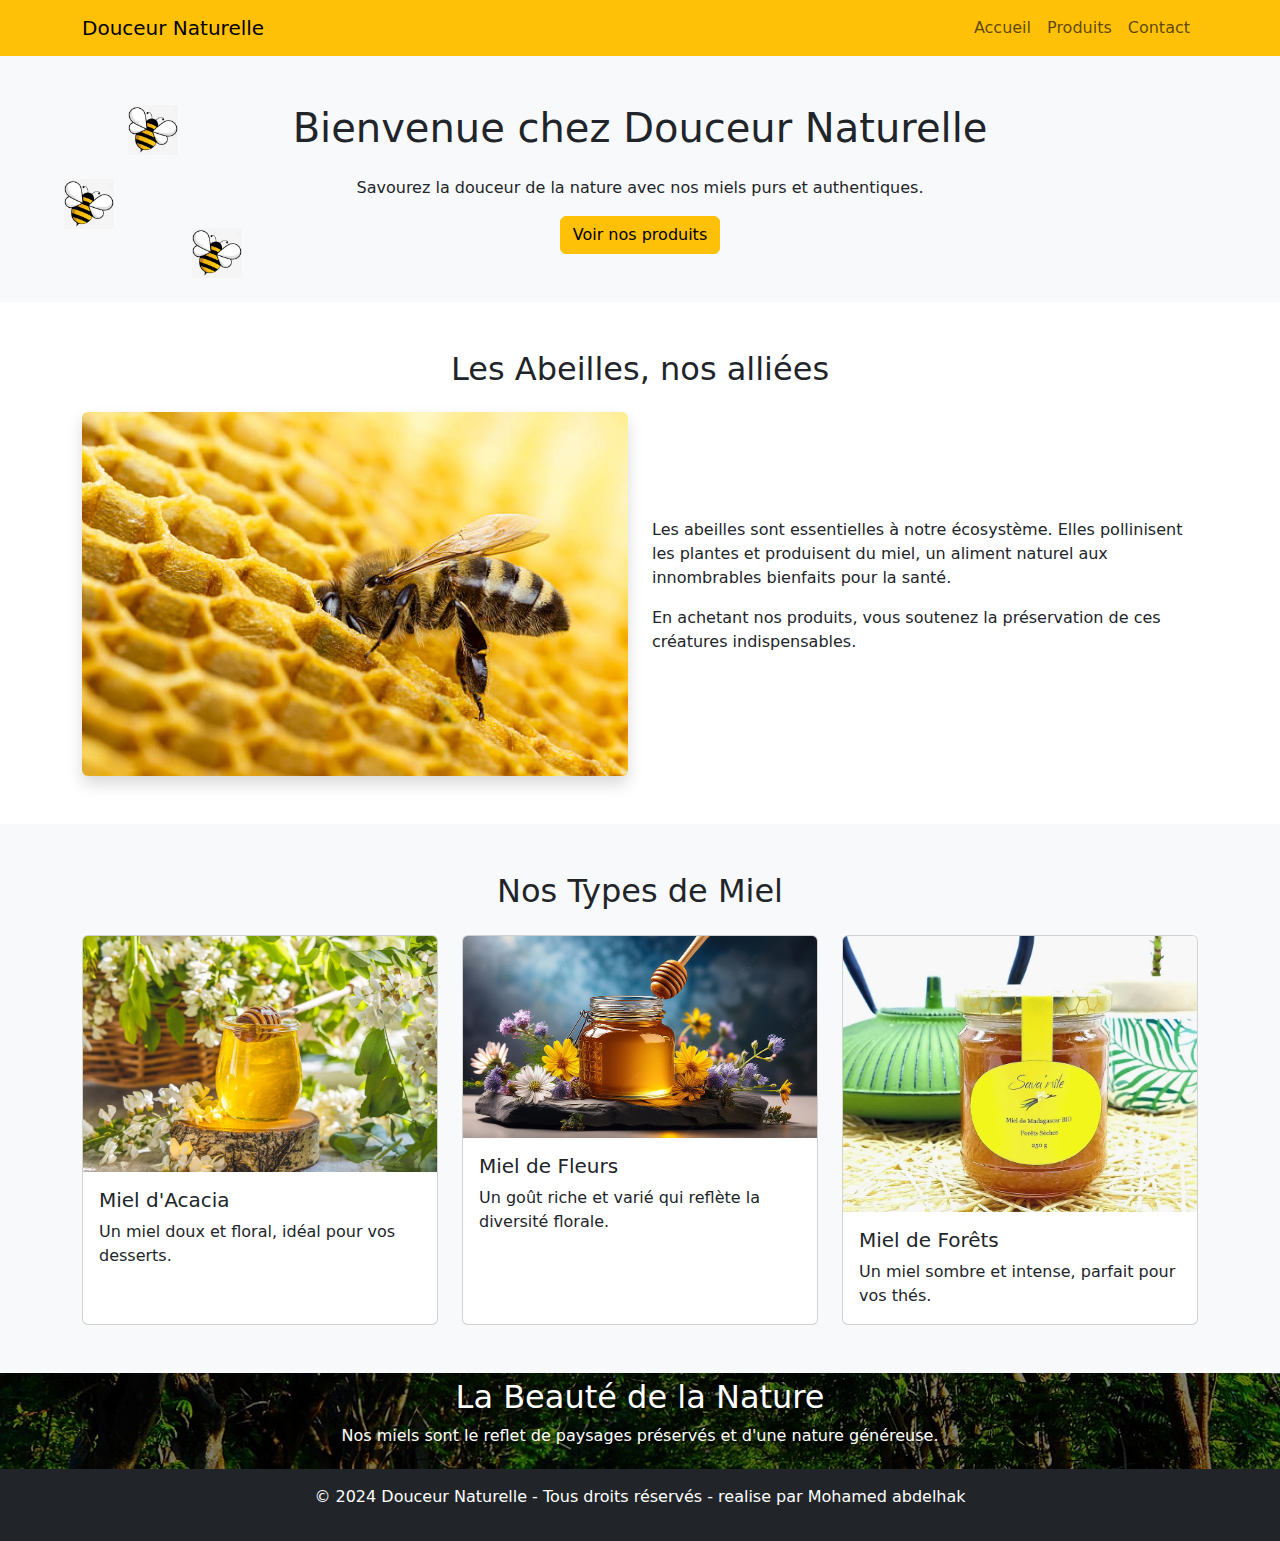
==== index.html @ 6ebe627f "Initial commit - Ajout du projet Douceur Naturelle" ====
<!DOCTYPE html>
<html lang="fr">
<head>
    <meta charset="UTF-8">
    <meta name="viewport" content="width=device-width, initial-scale=1.0">
    <title>Boutique de Miel - Douceur Naturelle</title>
    <link href="https://cdn.jsdelivr.net/npm/bootstrap@5.3.0-alpha1/dist/css/bootstrap.min.css" rel="stylesheet">
    <style>
        @keyframes fadeIn {
            from { opacity: 0; }
            to { opacity: 1; }
        }
        @keyframes slideInLeft {
            from {
                opacity: 0;
                transform: translateX(-100%);
            }
            to {
                opacity: 1;
                transform: translateX(0);
            }
        }
        @keyframes slideInRight {
            from {
                opacity: 0;
                transform: translateX(100%);
            }
            to {
                opacity: 1;
                transform: translateX(0);
            }
        }
        @keyframes beeFly {
            0% {
                transform: translateY(0) translateX(0);
            }
            25% {
                transform: translateY(-10px) translateX(50px);
            }
            50% {
                transform: translateY(10px) translateX(100px);
            }
            75% {
                transform: translateY(-10px) translateX(150px);
            }
            100% {
                transform: translateY(0) translateX(200px);
            }
        }
        .animated {
            animation-duration: 2s;
            animation-fill-mode: both;
        }
        .fadeIn {
            animation-name: fadeIn;
        }
        .bee {
            position: absolute;
            width: 50px;
            height: 50px;
            background-image: url('img/bee.png');
            background-size: contain;
            background-repeat: no-repeat;
            animation: beeFly 6s infinite linear;
        }
        .nature-section {
            background-image: url('img/nature.jpg');
            background-size: cover;
            background-position: center;
            position: relative;
        }
        .nature-section .overlay {
            position: absolute;
            top: 0;
            left: 0;
            width: 100%;
            height: 100%;
            background: rgba(0, 0, 0, 0.5);
            display: flex;
            flex-direction: column;
            justify-content: center;
            align-items: center;
            color: white;
            text-shadow: 2px 2px 4px rgba(0, 0, 0, 0.8);
        }
    </style>
</head>
<body>
    <header>
        <nav class="navbar navbar-expand-lg navbar-light bg-warning">
            <div class="container">
                <a class="navbar-brand" href="#">Douceur Naturelle</a>
              
                <div class="collapse navbar-collapse" id="navbarNav">
                    <ul class="navbar-nav ms-auto">
                        <li class="nav-item"><a class="nav-link" href="index.html">Accueil</a></li>
                        <li class="nav-item"><a class="nav-link" href="produits.html">Produits</a></li>
                        <li class="nav-item"><a class="nav-link" href="contact.html">Contact</a></li>
                    </ul>
                </div>
            </div>
        </nav>
    </header>

    <main>
        <!-- Section d’introduction avec animation -->
        <section class="text-center p-5 bg-light position-relative">
            <div class="bee" style="top: 20%; left: 10%;"></div>
            <div class="bee" style="top: 50%; left: 5%; animation-delay: 1s;"></div>
            <div class="bee" style="top: 70%; left: 15%; animation-delay: 2s;"></div>
            <div class="container">
                <h1 class="mb-4 animated fadeIn">Bienvenue chez Douceur Naturelle</h1>
                <p class="animated fadeIn" style="animation-delay: 1s;">Savourez la douceur de la nature avec nos miels purs et authentiques.</p>
                <a href="produits.html" class="btn btn-warning animated fadeIn" style="animation-delay: 2s;">Voir nos produits</a>
            </div>
        </section>

        <!-- Section sur les abeilles -->
        <section class="container my-5">
            <h2 class="text-center mb-4 animated fadeIn">Les Abeilles, nos alliées</h2>
            <div class="row align-items-center">
                <div class="col-md-6">
                    <img src="img/abeille.jpg" alt="Abeille" class="img-fluid rounded shadow animated slideInLeft">
                </div>
                <div class="col-md-6">
                    <p class="animated fadeIn" style="animation-delay: 1s;">Les abeilles sont essentielles à notre écosystème. Elles pollinisent les plantes et produisent du miel, un aliment naturel aux innombrables bienfaits pour la santé.</p>
                    <p class="animated fadeIn" style="animation-delay: 1.5s;">En achetant nos produits, vous soutenez la préservation de ces créatures indispensables.</p>
                </div>
            </div>
        </section>

        <!-- Section sur les types de miel -->
        <section class="bg-light py-5">
            <div class="container">
                <h2 class="text-center mb-4 animated fadeIn">Nos Types de Miel</h2>
                <div class="row">
                    <div class="col-md-4">
                        <div class="card h-100 animated slideInLeft" style="animation-delay: 1s;">
                            <img src="img/miel_acacia.jpg" class="card-img-top" alt="Miel d'Acacia">
                            <div class="card-body">
                                <h5 class="card-title">Miel d'Acacia</h5>
                                <p class="card-text">Un miel doux et floral, idéal pour vos desserts.</p>
                            </div>
                        </div>
                    </div>
                    <div class="col-md-4">
                        <div class="card h-100 animated fadeIn" style="animation-delay: 1.5s;">
                            <img src="img/miel_fleurs.jpg" class="card-img-top" alt="Miel de Fleurs">
                            <div class="card-body">
                                <h5 class="card-title">Miel de Fleurs</h5>
                                <p class="card-text">Un goût riche et varié qui reflète la diversité florale.</p>
                            </div>
                        </div>
                    </div>
                    <div class="col-md-4">
                        <div class="card h-100 animated slideInRight" style="animation-delay: 2s;">
                            <img src="img/miel_forets.jpg" class="card-img-top" alt="Miel de Forêts">
                            <div class="card-body">
                                <h5 class="card-title">Miel de Forêts</h5>
                                <p class="card-text">Un miel sombre et intense, parfait pour vos thés.</p>
                            </div>
                        </div>
                    </div>
                </div>
            </div>
        </section>

        <!-- Section sur la nature -->
        <section class="nature-section text-center py-5">
            <div class="overlay">
                <h2 class="animated fadeIn">La Beauté de la Nature</h2>
                <p class="animated fadeIn" style="animation-delay: 1s;">Nos miels sont le reflet de paysages préservés et d'une nature généreuse.</p>
            </div>
        </section>
    </main>

    <footer class="bg-dark text-white text-center p-3">
        <p>&copy; 2024 Douceur Naturelle - Tous droits réservés - realise par Mohamed abdelhak</p>
       
    </footer>

    <script src="https://cdn.jsdelivr.net/npm/bootstrap@5.3.0-alpha1/dist/js/bootstrap.bundle.min.js"></script>
</body>
</html>
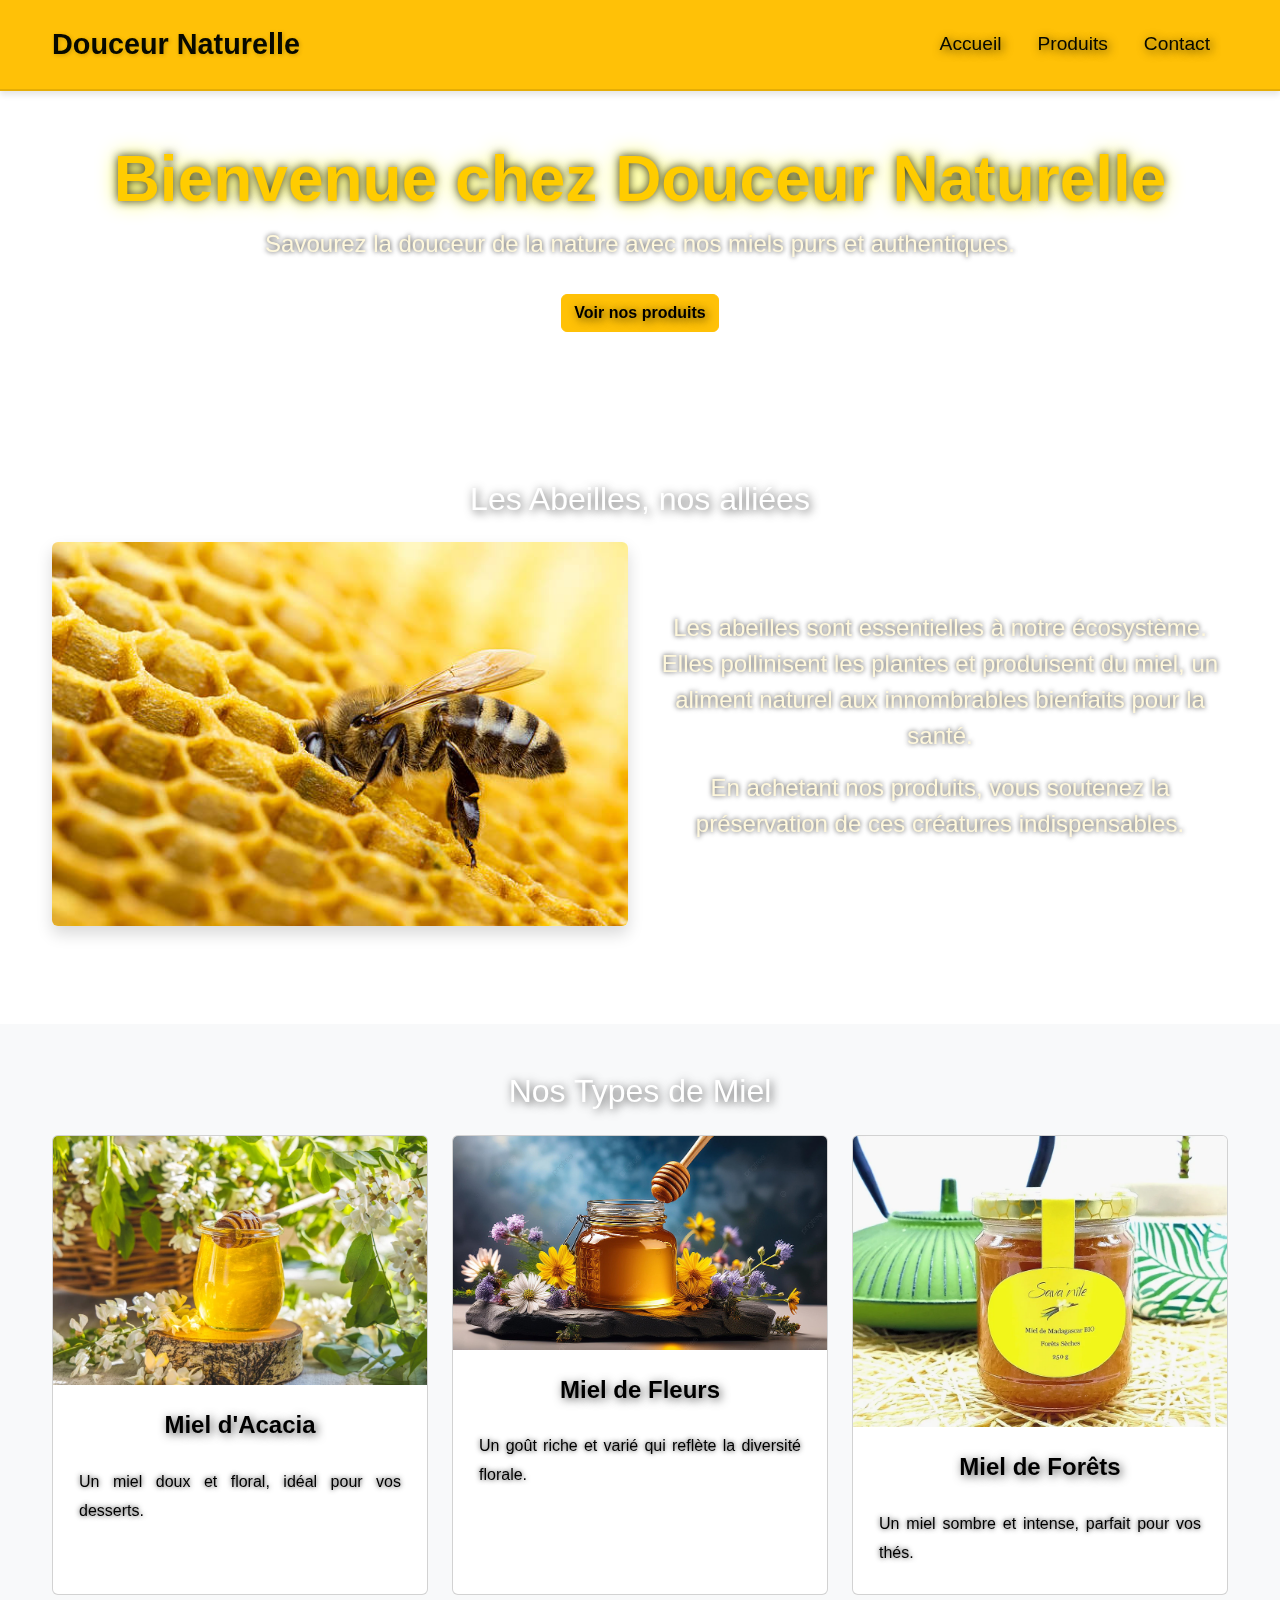
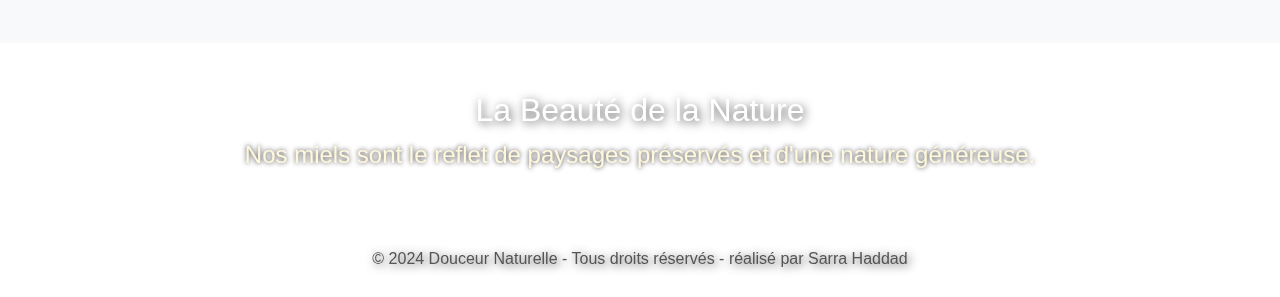
==== commit c532d79a: "mise a jour" ====
--- a/index.html
+++ b/index.html
@@ -10,109 +10,151 @@
             from { opacity: 0; }
             to { opacity: 1; }
         }
-        @keyframes slideInLeft {
-            from {
-                opacity: 0;
-                transform: translateX(-100%);
-            }
-            to {
-                opacity: 1;
-                transform: translateX(0);
-            }
-        }
-        @keyframes slideInRight {
-            from {
-                opacity: 0;
-                transform: translateX(100%);
-            }
-            to {
-                opacity: 1;
-                transform: translateX(0);
-            }
-        }
-        @keyframes beeFly {
-            0% {
-                transform: translateY(0) translateX(0);
-            }
-            25% {
-                transform: translateY(-10px) translateX(50px);
-            }
-            50% {
-                transform: translateY(10px) translateX(100px);
-            }
-            75% {
-                transform: translateY(-10px) translateX(150px);
-            }
-            100% {
-                transform: translateY(0) translateX(200px);
-            }
-        }
-        .animated {
-            animation-duration: 2s;
-            animation-fill-mode: both;
-        }
-        .fadeIn {
-            animation-name: fadeIn;
-        }
-        .bee {
-            position: absolute;
-            width: 50px;
-            height: 50px;
-            background-image: url('img/bee.png');
-            background-size: contain;
-            background-repeat: no-repeat;
-            animation: beeFly 6s infinite linear;
-        }
-        .nature-section {
-            background-image: url('img/nature.jpg');
-            background-size: cover;
-            background-position: center;
-            position: relative;
-        }
-        .nature-section .overlay {
-            position: absolute;
+        body {
+            font-family: Arial, sans-serif;
+            margin: 0;
+            padding: 0;
+            color: white;
+            text-shadow: 2px 2px 10px rgba(0, 0, 0, 0.7);
+        }
+        .video-background {
+            position: fixed;
             top: 0;
             left: 0;
             width: 100%;
             height: 100%;
-            background: rgba(0, 0, 0, 0.5);
-            display: flex;
-            flex-direction: column;
-            justify-content: center;
-            align-items: center;
-            color: white;
-            text-shadow: 2px 2px 4px rgba(0, 0, 0, 0.8);
-        }
+            z-index: -1;
+            overflow: hidden;
+        }
+        .video-background video {
+            width: 100%;
+            height: 100%;
+            object-fit: cover;
+            filter: brightness(0.5);
+        }
+        .content {
+            position: relative;
+            z-index: 1;
+        }
+        header {
+    background-color: #ffc107; /* Couleur jaune */
+    padding: 10px 0;
+    box-shadow: 0px 4px 6px rgba(0, 0, 0, 0.1); /* Ajout d'une ombre subtile */
+    border-bottom: 2px solid rgba(0, 0, 0, 0.1); /* Ligne de séparation légère */
+}
+        .navbar-brand {
+    font-size: 1.8rem;
+    font-weight: bold;
+    color: #070900 !important; /* Couleur noire */
+    text-shadow: 1px 1px 4px rgba(0, 0, 0, 0.2); /* Effet d'ombre légère */
+}
+
+.navbar-nav .nav-link {
+    font-size: 1.2rem;
+    color: #070900; /* Couleur noire pour les liens */
+    font-weight: 500;
+    margin: 0 10px;
+    transition: color 0.3s ease, text-shadow 0.3s ease;
+}
+
+.navbar-nav .nav-link:hover {
+    color: #000; /* Noir pur au survol */
+    text-shadow: 2px 2px 5px rgba(0, 0, 0, 0.2); /* Effet d'ombre légère */
+}
+.navbar-toggler {
+    border: none;
+    background-color: #070900; /* Bouton noir */
+}
+
+.navbar-toggler-icon {
+    background-image: url("data:image/svg+xml;charset=utf8,%3Csvg xmlns='http://www.w3.org/2000/svg' fill='%23FFF' viewBox='0 0 30 30'%3E%3Cpath stroke='%23FFF' stroke-width='2' d='M4 7h22M4 15h22M4 23h22'/%3E%3C/svg%3E");
+}
+
+.container {
+    max-width: 1200px; /* Ajustement de la largeur pour un alignement parfait */
+}
+
+        section {
+            padding: 50px 15px;
+            text-align: center;
+        }
+        h1 {
+            font-size: 4rem;
+            font-weight: bold;
+            color: #FFCC00;
+            text-shadow: 0px 0px 10px rgba(0, 0, 0, 0.8), 0px 0px 20px rgba(255, 255, 0, 0.9);
+        }
+        p {
+            font-size: 1.5rem;
+            color: #FFF8DC;
+            text-shadow: 0px 0px 5px rgba(0, 0, 0, 0.8);
+        }
+        footer {
+            background-color: rgba(255, 255, 255, 0.8);
+            color: #555;
+            text-align: center;
+            padding: 10px 0;
+        }
+        .btn-warning {
+            color: #000;
+            font-weight: bold;
+        }
+        .card-title {
+    font-size: 1.5rem;
+    font-weight: bold;
+    color: black; /* Texte en noir */
+    text-align: center;
+    background: rgba(255, 255, 255, 0.9); /* Fond blanc légèrement transparent */
+    padding: 10px;
+    border-radius: 5px;
+}
+
+.card-text {
+    font-size: 1rem;
+    color: black; /* Texte en noir */
+    background: rgba(255, 255, 255, 0.85); /* Fond blanc légèrement transparent */
+    padding: 10px;
+    border-radius: 5px;
+    text-align: justify;
+    line-height: 1.8;
+}
+
     </style>
 </head>
 <body>
-    <header>
-        <nav class="navbar navbar-expand-lg navbar-light bg-warning">
-            <div class="container">
-                <a class="navbar-brand" href="#">Douceur Naturelle</a>
-              
-                <div class="collapse navbar-collapse" id="navbarNav">
-                    <ul class="navbar-nav ms-auto">
-                        <li class="nav-item"><a class="nav-link" href="index.html">Accueil</a></li>
-                        <li class="nav-item"><a class="nav-link" href="produits.html">Produits</a></li>
-                        <li class="nav-item"><a class="nav-link" href="contact.html">Contact</a></li>
-                    </ul>
-                </div>
-            </div>
-        </nav>
-    </header>
-
-    <main>
-        <!-- Section d’introduction avec animation -->
-        <section class="text-center p-5 bg-light position-relative">
-            <div class="bee" style="top: 20%; left: 10%;"></div>
-            <div class="bee" style="top: 50%; left: 5%; animation-delay: 1s;"></div>
-            <div class="bee" style="top: 70%; left: 15%; animation-delay: 2s;"></div>
-            <div class="container">
-                <h1 class="mb-4 animated fadeIn">Bienvenue chez Douceur Naturelle</h1>
-                <p class="animated fadeIn" style="animation-delay: 1s;">Savourez la douceur de la nature avec nos miels purs et authentiques.</p>
-                <a href="produits.html" class="btn btn-warning animated fadeIn" style="animation-delay: 2s;">Voir nos produits</a>
-            </div>
+    <!-- Video Background -->
+    <div class="video-background">
+        <video autoplay muted loop>
+            <source src="img/honey.mp4" type="video/mp4">
+            Votre navigateur ne supporte pas les vidéos HTML5.
+        </video>
+    </div>
+
+    <div class="content">
+        <header>
+            <nav class="navbar navbar-expand-lg">
+                <div class="container">
+                    <a class="navbar-brand" href="#">Douceur Naturelle</a>
+                    <button class="navbar-toggler" type="button" data-bs-toggle="collapse" data-bs-target="#navbarNav">
+                        <span class="navbar-toggler-icon"></span>
+                    </button>
+                    <div class="collapse navbar-collapse" id="navbarNav">
+                        <ul class="navbar-nav ms-auto">
+                            <li class="nav-item"><a class="nav-link" href="index.html">Accueil</a></li>
+                            <li class="nav-item"><a class="nav-link" href="produits.html">Produits</a></li>
+                            <li class="nav-item"><a class="nav-link" href="contact.html">Contact</a></li>
+                        </ul>
+                    </div>
+                </div>
+            </nav>
+        </header>
+        
+
+        <!-- Section d’introduction -->
+        <section class="welcome-container">
+            <h1>Bienvenue chez Douceur Naturelle</h1>
+            <p>Savourez la douceur de la nature avec nos miels purs et authentiques.</p>
+            <a href="produits.html" class="btn btn-warning mt-3">Voir nos produits</a>
         </section>
 
         <!-- Section sur les abeilles -->
@@ -132,10 +174,10 @@
         <!-- Section sur les types de miel -->
         <section class="bg-light py-5">
             <div class="container">
-                <h2 class="text-center mb-4 animated fadeIn">Nos Types de Miel</h2>
+                <h2 class="text-center mb-4">Nos Types de Miel</h2>
                 <div class="row">
                     <div class="col-md-4">
-                        <div class="card h-100 animated slideInLeft" style="animation-delay: 1s;">
+                        <div class="card h-100">
                             <img src="img/miel_acacia.jpg" class="card-img-top" alt="Miel d'Acacia">
                             <div class="card-body">
                                 <h5 class="card-title">Miel d'Acacia</h5>
@@ -144,7 +186,7 @@
                         </div>
                     </div>
                     <div class="col-md-4">
-                        <div class="card h-100 animated fadeIn" style="animation-delay: 1.5s;">
+                        <div class="card h-100">
                             <img src="img/miel_fleurs.jpg" class="card-img-top" alt="Miel de Fleurs">
                             <div class="card-body">
                                 <h5 class="card-title">Miel de Fleurs</h5>
@@ -153,7 +195,7 @@
                         </div>
                     </div>
                     <div class="col-md-4">
-                        <div class="card h-100 animated slideInRight" style="animation-delay: 2s;">
+                        <div class="card h-100">
                             <img src="img/miel_forets.jpg" class="card-img-top" alt="Miel de Forêts">
                             <div class="card-body">
                                 <h5 class="card-title">Miel de Forêts</h5>
@@ -164,6 +206,7 @@
                 </div>
             </div>
         </section>
+        
 
         <!-- Section sur la nature -->
         <section class="nature-section text-center py-5">
@@ -172,12 +215,11 @@
                 <p class="animated fadeIn" style="animation-delay: 1s;">Nos miels sont le reflet de paysages préservés et d'une nature généreuse.</p>
             </div>
         </section>
-    </main>
-
-    <footer class="bg-dark text-white text-center p-3">
-        <p>&copy; 2024 Douceur Naturelle - Tous droits réservés - realise par Mohamed abdelhak</p>
-       
-    </footer>
+
+        <footer>
+            <a>&copy; 2024 Douceur Naturelle - Tous droits réservés - réalisé par Sarra Haddad</p>
+        </footer>
+    </div>
 
     <script src="https://cdn.jsdelivr.net/npm/bootstrap@5.3.0-alpha1/dist/js/bootstrap.bundle.min.js"></script>
 </body>
